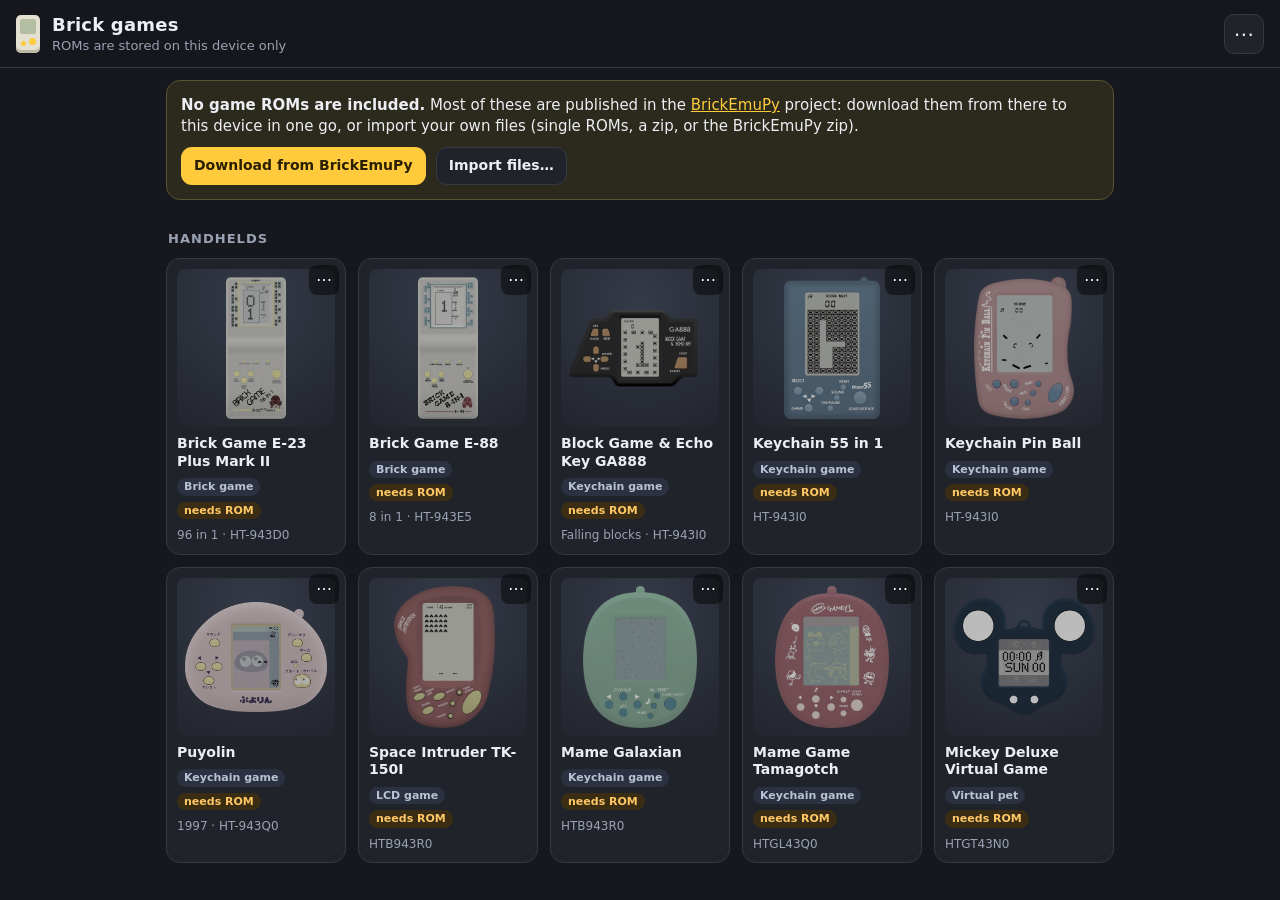
==== index.html @ e1be1274 "Initial public release Co-Authored-By: Claude Opus 5.5 <noreply@anthropic.com> Claude-Session: https" ====
<!doctype html>
<html lang="en">
<head>
  <meta charset="utf-8">
  <meta name="viewport" content="width=device-width, initial-scale=1, viewport-fit=cover, user-scalable=no">
  <meta name="theme-color" content="#16181d">
  <meta name="apple-mobile-web-app-capable" content="yes">
  <meta name="mobile-web-app-capable" content="yes">
  <meta name="apple-mobile-web-app-status-bar-style" content="black-translucent">
  <meta name="apple-mobile-web-app-title" content="Brick games">
  <title>Web Brick</title>
  <link rel="manifest" href="manifest.webmanifest">
  <link rel="icon" href="icon.svg" type="image/svg+xml">
  <link rel="apple-touch-icon" href="icon-192.png">
  <link rel="stylesheet" href="style.css">
</head>
<body>
  <!-- ============ LIBRARY ============ -->
  <section id="library" class="view active">
    <header class="topbar">
      <div class="brand">
        <span class="brand-mark" aria-hidden="true"></span>
        <div>
          <h1>Brick games</h1>
          <p id="lib-status" class="muted">Starting…</p>
        </div>
      </div>
      <button id="btn-menu" class="icon-btn" aria-label="Settings">⋯</button>
    </header>

    <div id="rom-banner" class="banner hidden">
      <div><strong>No game ROMs are included.</strong> <span id="rom-banner-text"></span></div>
      <div class="banner-row">
        <button id="btn-fetch" class="btn primary small">Download from BrickEmuPy</button>
        <label class="btn small">Import files…<input id="import-input" type="file" multiple hidden></label>
      </div>
    </div>

    <main id="lib-content">
      <h2 class="section-title">Handhelds</h2>
      <div id="game-grid" class="game-grid"></div>
    </main>
    <input id="role-input" type="file" hidden>
  </section>

  <!-- ============ PLAYER ============ -->
  <section id="player" class="view">
    <header class="player-bar">
      <button id="btn-back" class="icon-btn" aria-label="Back to library">‹</button>
      <div class="player-title">
        <span id="game-title">—</span>
        <span id="game-sub" class="muted"></span>
      </div>
      <button id="btn-sound" class="icon-btn" aria-label="Sound">🔈</button>
      <button id="btn-pmenu" class="icon-btn" aria-label="Options">⋯</button>
    </header>
    <div id="stage" class="stage" aria-label="Handheld"></div>
  </section>

  <!-- ============ SHEETS / DIALOGS ============ -->
  <div id="sheet" class="sheet hidden" role="dialog" aria-modal="true">
    <div class="sheet-panel">
      <h3 id="sheet-title"></h3>
      <div id="sheet-body"></div>
      <div id="sheet-actions" class="sheet-actions"></div>
    </div>
  </div>
  <div id="toast" class="toast hidden"></div>

  <script type="module" src="app.js"></script>
</body>
</html>
---- style.css ----
:root {
  --bg: #16181d;
  --panel: #20232a;
  --panel-2: #282c35;
  --line: #343946;
  --text: #eceef3;
  --muted: #9aa1b2;
  --accent: #ffcb3d;
  --accent-ink: #2a1f00;
  --danger: #ff6a6a;
  --ok: #58d39a;
  --lcd-bg: #b4bea2;
  --radius: 14px;
  color-scheme: dark;
}

* { box-sizing: border-box; -webkit-tap-highlight-color: transparent; }
html, body { margin: 0; height: 100%; background: var(--bg); color: var(--text);
  font: 15px/1.4 system-ui, -apple-system, "Segoe UI", Roboto, sans-serif; }
body { overscroll-behavior: none; }
button { font: inherit; color: inherit; }
.hidden { display: none !important; }
.muted { color: var(--muted); }
code { background: var(--panel-2); padding: 1px 5px; border-radius: 5px; font-size: .92em; }
#sheet-body a, .banner a { color: var(--accent); }
#sheet-body .about { border-top: 1px solid var(--line); padding-top: 10px; margin-top: 12px; }

.view { display: none; min-height: 100%; }
.view.active { display: block; }

/* ---------- top bar ---------- */
.topbar { position: sticky; top: 0; z-index: 5; display: flex; align-items: center; justify-content: space-between;
  padding: calc(env(safe-area-inset-top) + 12px) 16px 12px; background: rgba(22,24,29,.92); backdrop-filter: blur(10px);
  border-bottom: 1px solid var(--line); }
.brand { display: flex; gap: 12px; align-items: center; min-width: 0; }
.brand h1 { font-size: 18px; margin: 0; letter-spacing: .2px; }
.brand p { margin: 0; font-size: 13px; }
/* a tiny brick game: pale shell, LCD, yellow buttons */
.brand-mark { width: 24px; height: 38px; border-radius: 5px; background: #e4e1d2; position: relative; flex: none; box-shadow: inset 0 -3px 0 #bdb9a6; }
.brand-mark::before { content: ""; position: absolute; left: 4px; top: 4px; width: 16px; height: 15px; border-radius: 2px; background: var(--lcd-bg); }
.brand-mark::after { content: ""; position: absolute; left: 5px; bottom: 7px; width: 5px; height: 5px; border-radius: 50%; background: var(--accent); box-shadow: 9px -2px 0 1px var(--accent); }
.icon-btn { background: var(--panel); border: 1px solid var(--line); border-radius: 10px; width: 40px; height: 40px;
  font-size: 20px; line-height: 1; display: grid; place-items: center; cursor: pointer; flex: none; }
.icon-btn:active { background: var(--panel-2); }

main { padding: 8px 16px calc(env(safe-area-inset-bottom) + 32px); max-width: 980px; margin: 0 auto; }
.section-title { font-size: 13px; text-transform: uppercase; letter-spacing: .08em; color: var(--muted); margin: 22px 2px 10px; font-weight: 600; }
.banner { margin: 12px auto 0; padding: 14px; border-radius: var(--radius); background: #2c2a1c; border: 1px solid #5a5230;
  display: flex; flex-direction: column; gap: 10px; align-items: flex-start; max-width: 948px; width: calc(100% - 32px); }
.banner-row { display: flex; gap: 10px; flex-wrap: wrap; }

/* ---------- buttons ---------- */
.btn { display: inline-flex; align-items: center; justify-content: center; gap: 6px; padding: 11px 16px; border-radius: 11px;
  border: 1px solid var(--line); background: var(--panel); cursor: pointer; font-weight: 600; text-decoration: none; }
.btn:active { background: var(--panel-2); }
.btn.primary { background: var(--accent); color: var(--accent-ink); border-color: transparent; }
.btn.danger { color: var(--danger); }
.btn.small { padding: 8px 12px; font-size: 14px; }
.btn[disabled] { opacity: .5; cursor: default; }

/* ---------- library grid ---------- */
.game-grid { display: grid; grid-template-columns: repeat(auto-fill, minmax(156px, 1fr)); gap: 12px; }
.game { text-align: left; background: var(--panel); border: 1px solid var(--line); border-radius: var(--radius); padding: 10px;
  display: flex; flex-direction: column; gap: 8px; cursor: pointer; position: relative; }
.game:active { transform: scale(.98); }
.game .thumb { width: 100%; aspect-ratio: 1; border-radius: 8px; background: radial-gradient(90% 90% at 50% 20%, #343a48, #23262e); overflow: hidden; position: relative; }
.game .thumb img { position: absolute; inset: 8px; width: calc(100% - 16px); height: calc(100% - 16px); object-fit: contain; }
.game.missing .thumb img { filter: grayscale(.7) brightness(.75); }
.game .name { font-weight: 650; font-size: 14px; line-height: 1.25; }
.game .meta { font-size: 12px; color: var(--muted); display: flex; gap: 6px; flex-wrap: wrap; align-items: center; }
.tag { font-size: 11px; font-weight: 700; padding: 1px 7px; border-radius: 99px; background: #2b3140; color: #b9c2d6; }
.tag.warn { background: #3b2d14; color: #ffc864; }
.tag.good { background: #17352a; color: #7fe0b2; }
.game .more { position: absolute; top: 6px; right: 6px; width: 30px; height: 30px; border-radius: 8px; border: none; background: rgba(0,0,0,.45); color: #fff; font-size: 16px; cursor: pointer; }

/* ---------- player ---------- */
#player { background: radial-gradient(120% 80% at 50% 0%, #2a2e38 0%, var(--bg) 70%); height: 100dvh; min-height: 0; display: none; flex-direction: column; }
#player.active { display: flex; }
html.in-player, html.in-player body { overflow: hidden; }
.player-bar { display: flex; align-items: center; gap: 8px; padding: calc(env(safe-area-inset-top) + 10px) 12px 6px; flex: none; }
.player-title { flex: 1; min-width: 0; display: flex; flex-direction: column; }
.player-title span:first-child { font-weight: 650; white-space: nowrap; overflow: hidden; text-overflow: ellipsis; }
.player-title .muted { font-size: 12px; white-space: nowrap; overflow: hidden; text-overflow: ellipsis; }
.stage { flex: 1; min-height: 0; padding: 6px 10px calc(env(safe-area-inset-bottom) + 12px); display: flex; align-items: center; justify-content: center;
  user-select: none; -webkit-user-select: none; touch-action: none; }
.stage svg { width: 100%; height: 100%; display: block; overflow: visible; }
.stage .bk-hit { fill: #fff; fill-opacity: 0; cursor: pointer; touch-action: none; }
.stage .bk-hit:hover { fill-opacity: .12; }
.stage .bk-hit.pressed { fill-opacity: .3; }
.stage .loading { color: var(--muted); }

/* phone held sideways: the bar floats over the corners so the handheld gets the full height */
@media (orientation: landscape) and (max-height: 560px) {
  .player-bar { position: absolute; top: 0; left: 0; right: 0; z-index: 3; padding: calc(env(safe-area-inset-top) + 6px) calc(env(safe-area-inset-right) + 10px) 0 calc(env(safe-area-inset-left) + 10px); pointer-events: none; }
  .player-bar > * { pointer-events: auto; }
  .player-title { visibility: hidden; }
  .stage { padding: 6px 56px calc(env(safe-area-inset-bottom) + 6px); }
}

/* ---------- sheet / toast ---------- */
.sheet { position: fixed; inset: 0; z-index: 20; background: rgba(0,0,0,.55); display: flex; align-items: flex-end; justify-content: center; }
.sheet-panel { width: 100%; max-width: 520px; background: var(--panel); border-radius: 18px 18px 0 0; padding: 18px 16px calc(env(safe-area-inset-bottom) + 16px);
  border: 1px solid var(--line); max-height: 88dvh; overflow: auto; }
.sheet-panel h3 { margin: 0 0 8px; font-size: 17px; }
#sheet-body { color: var(--muted); font-size: 14px; }
#sheet-body p { margin: 6px 0 10px; }
.sheet-actions { display: flex; flex-direction: column; gap: 8px; margin-top: 12px; }
.sheet-actions .btn { width: 100%; }
.field { display: flex; align-items: center; gap: 10px; margin: 10px 0; color: var(--text); }
.field input[type="checkbox"] { width: 20px; height: 20px; accent-color: var(--accent); flex: none; }
.keys { width: 100%; border-collapse: collapse; color: var(--text); }
.keys td { padding: 5px 4px; border-bottom: 1px solid var(--line); vertical-align: top; }
.keys td:last-child { text-align: right; color: var(--muted); }
kbd { background: var(--bg); border: 1px solid var(--line); border-radius: 5px; padding: 0 5px; font: inherit; font-size: 12px; }
.toast { position: fixed; left: 50%; bottom: calc(env(safe-area-inset-bottom) + 24px); transform: translateX(-50%); z-index: 30;
  background: #2d323d; border: 1px solid var(--line); padding: 10px 16px; border-radius: 12px; font-size: 14px; max-width: 90vw; box-shadow: 0 10px 30px rgba(0,0,0,.4); }

@media (min-width: 700px) {
  .sheet { align-items: center; }
  .sheet-panel { border-radius: 18px; }
}
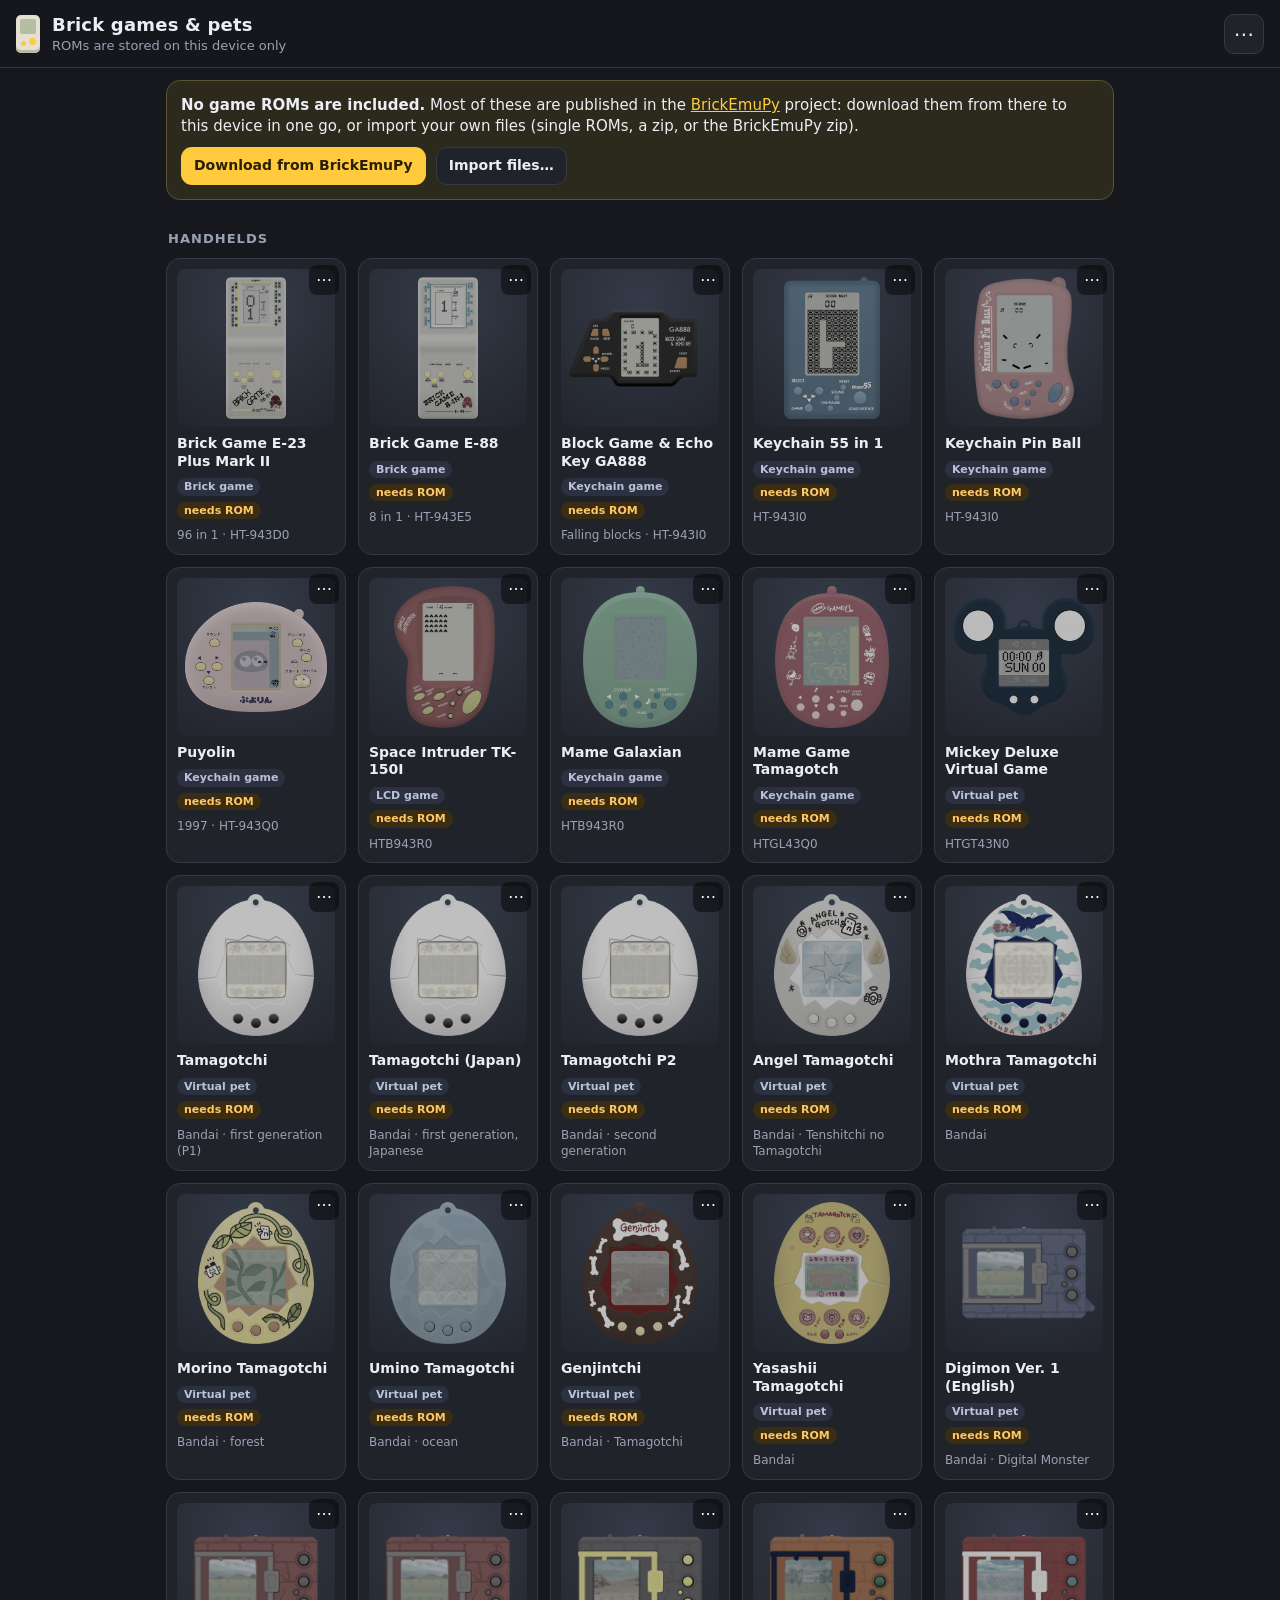
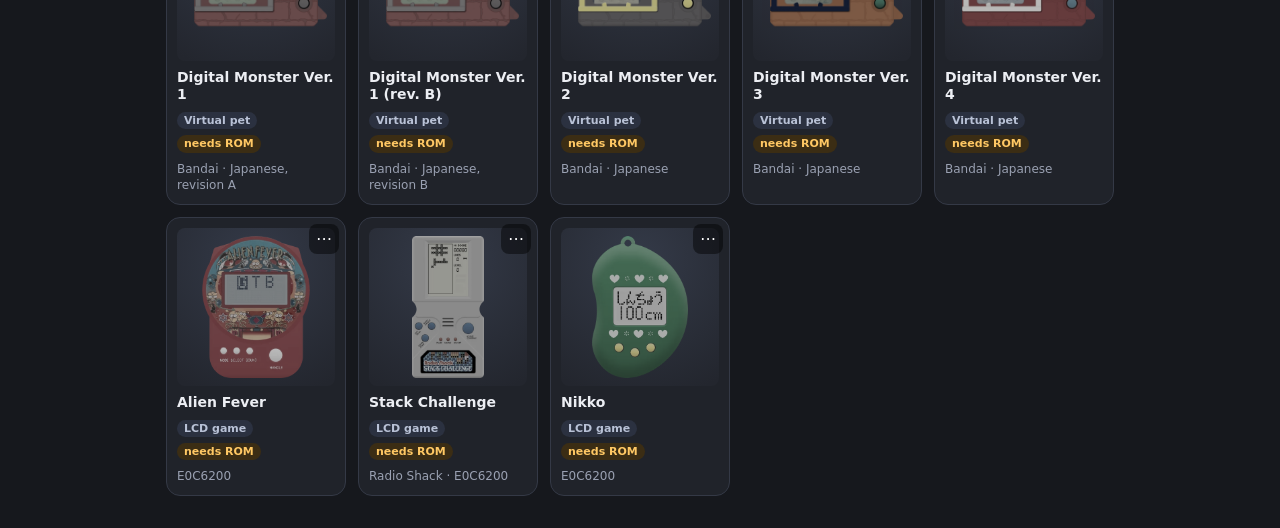
==== commit 99694c88: "Add the E0C6200 core: Tamagotchi, Digimon and three LCD games Port of BrickEmuPy's E0C6200.py/E0C620" ====
--- a/index.html
+++ b/index.html
@@ -7,7 +7,7 @@
   <meta name="apple-mobile-web-app-capable" content="yes">
   <meta name="mobile-web-app-capable" content="yes">
   <meta name="apple-mobile-web-app-status-bar-style" content="black-translucent">
-  <meta name="apple-mobile-web-app-title" content="Brick games">
+  <meta name="apple-mobile-web-app-title" content="Brick &amp; pets">
   <title>Web Brick</title>
   <link rel="manifest" href="manifest.webmanifest">
   <link rel="icon" href="icon.svg" type="image/svg+xml">
@@ -21,7 +21,7 @@
       <div class="brand">
         <span class="brand-mark" aria-hidden="true"></span>
         <div>
-          <h1>Brick games</h1>
+          <h1>Brick games &amp; pets</h1>
           <p id="lib-status" class="muted">Starting…</p>
         </div>
       </div>
@@ -55,6 +55,10 @@
       <button id="btn-pmenu" class="icon-btn" aria-label="Options">⋯</button>
     </header>
     <div id="stage" class="stage" aria-label="Handheld"></div>
+    <div id="catchup" class="catchup hidden" role="status">
+      <span id="catchup-text">Catching up…</span>
+      <button id="catchup-skip" class="btn small">Skip</button>
+    </div>
   </section>
 
   <!-- ============ SHEETS / DIALOGS ============ -->
--- a/style.css
+++ b/style.css
@@ -119,3 +119,11 @@
   .sheet { align-items: center; }
   .sheet-panel { border-radius: 18px; }
 }
+
+/* ---------- catching up on time away (virtual pets) ---------- */
+#player { position: relative; }
+.catchup { position: absolute; left: 50%; bottom: calc(env(safe-area-inset-bottom) + 18px); transform: translateX(-50%);
+  display: flex; align-items: center; gap: 12px; padding: 10px 10px 10px 16px; border-radius: var(--radius);
+  background: var(--panel); border: 1px solid var(--line); box-shadow: 0 6px 24px rgba(0,0,0,.4);
+  font-size: 14px; max-width: calc(100vw - 32px); }
+.catchup.hidden { display: none; }
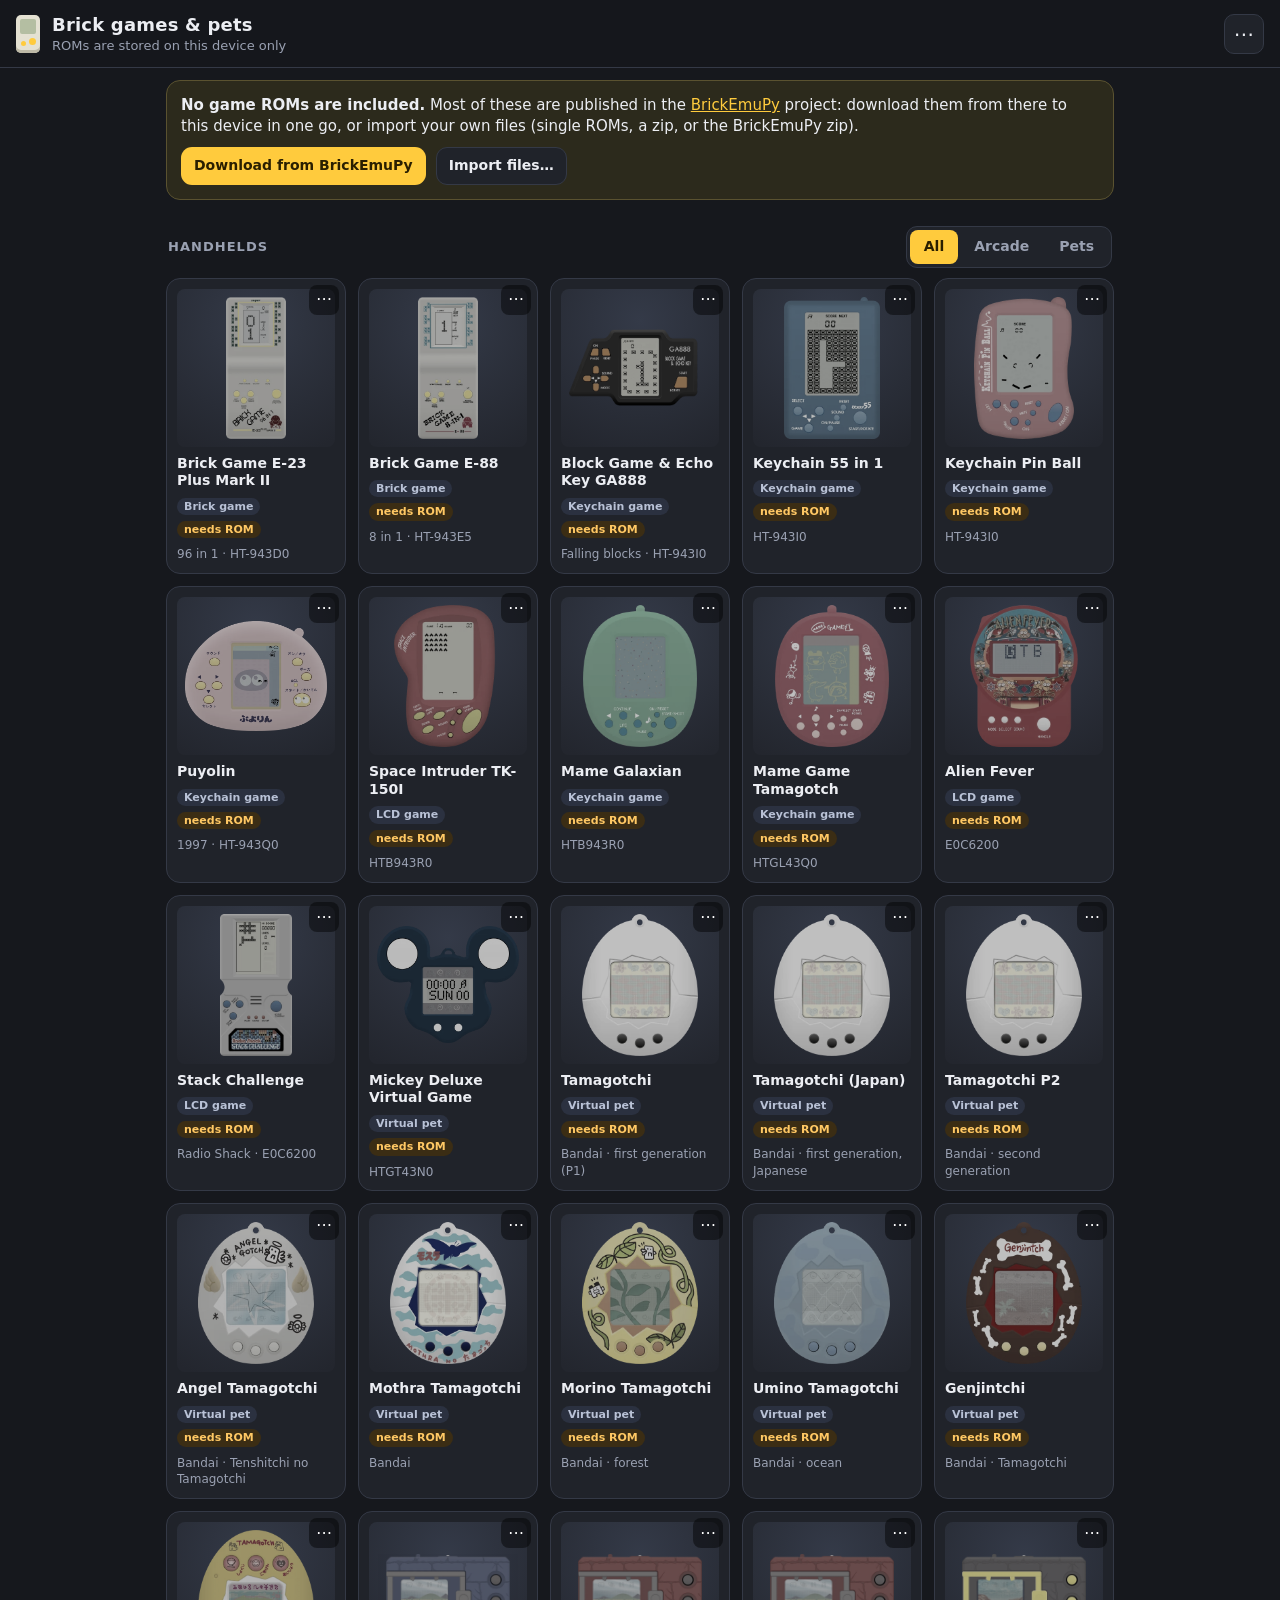
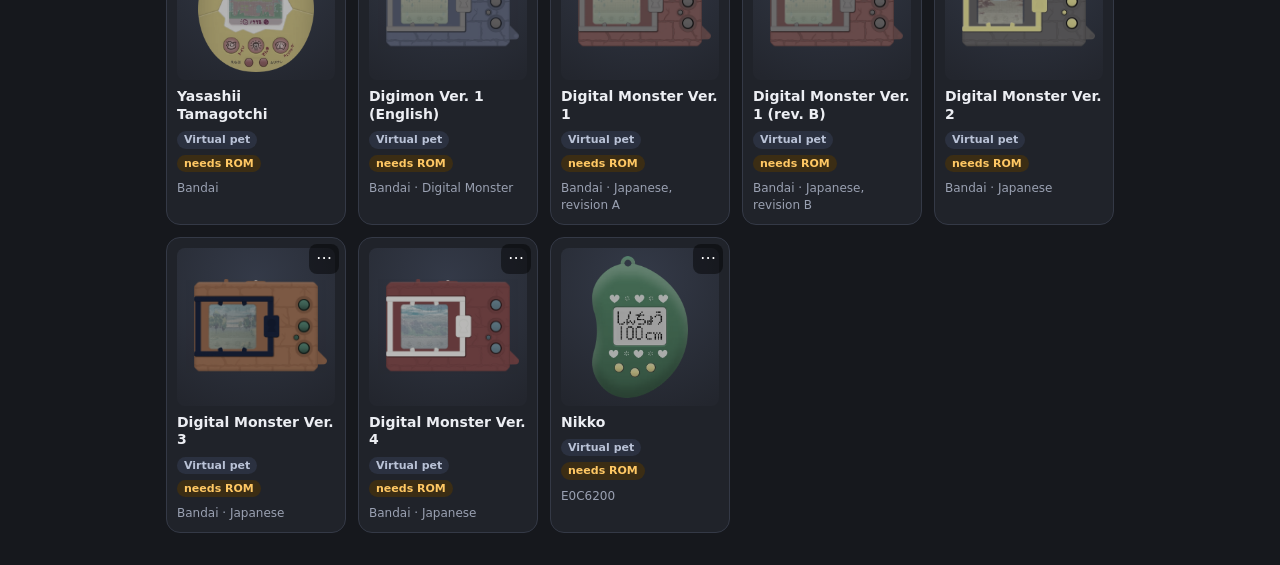
==== commit d9b5abff: "Library: All / Arcade / Pets filter, three columns on phones Each device gets a group in devices/ind" ====
--- a/index.html
+++ b/index.html
@@ -37,7 +37,14 @@
     </div>
 
     <main id="lib-content">
-      <h2 class="section-title">Handhelds</h2>
+      <div class="lib-head">
+        <h2 class="section-title" id="lib-title">Handhelds</h2>
+        <div class="filter" role="tablist" aria-label="Show">
+          <button role="tab" data-filter="all">All</button>
+          <button role="tab" data-filter="arcade">Arcade</button>
+          <button role="tab" data-filter="pet">Pets</button>
+        </div>
+      </div>
       <div id="game-grid" class="game-grid"></div>
     </main>
     <input id="role-input" type="file" hidden>
--- a/style.css
+++ b/style.css
@@ -73,6 +73,28 @@
 .tag.good { background: #17352a; color: #7fe0b2; }
 .game .more { position: absolute; top: 6px; right: 6px; width: 30px; height: 30px; border-radius: 8px; border: none; background: rgba(0,0,0,.45); color: #fff; font-size: 16px; cursor: pointer; }
 
+/* ---------- filter: all / arcade / pets ---------- */
+.lib-head { display: flex; align-items: center; justify-content: space-between; gap: 10px; margin: 18px 2px 10px; }
+.lib-head .section-title { margin: 0; }
+.filter { display: inline-flex; background: var(--panel); border: 1px solid var(--line); border-radius: 11px; padding: 3px; gap: 2px; }
+.filter button { border: 0; background: none; color: var(--muted); font: inherit; font-size: 14px; font-weight: 650; padding: 7px 14px; border-radius: 8px; cursor: pointer; }
+.filter button[aria-selected="true"] { background: var(--accent); color: var(--accent-ink); }
+
+/* phones: three across */
+@media (max-width: 600px) {
+  main { padding-left: 10px; padding-right: 10px; }
+  .game-grid { grid-template-columns: repeat(3, minmax(0, 1fr)); gap: 8px; }
+  .game { padding: 6px; gap: 5px; border-radius: 11px; }
+  .game .thumb { border-radius: 7px; }
+  .game .thumb img { inset: 5px; width: calc(100% - 10px); height: calc(100% - 10px); }
+  .game .name { font-size: 12px; line-height: 1.2; }
+  .game .meta { font-size: 10.5px; gap: 4px; }
+  .game .meta + .meta { display: none; }                      /* the detail line: no room for it */
+  .tag { font-size: 9.5px; padding: 1px 5px; }
+  .game .more { top: 4px; right: 4px; width: 24px; height: 24px; font-size: 13px; border-radius: 6px; }
+  .filter button { padding: 6px 11px; font-size: 13px; }
+}
+
 /* ---------- player ---------- */
 #player { background: radial-gradient(120% 80% at 50% 0%, #2a2e38 0%, var(--bg) 70%); height: 100dvh; min-height: 0; display: none; flex-direction: column; }
 #player.active { display: flex; }
